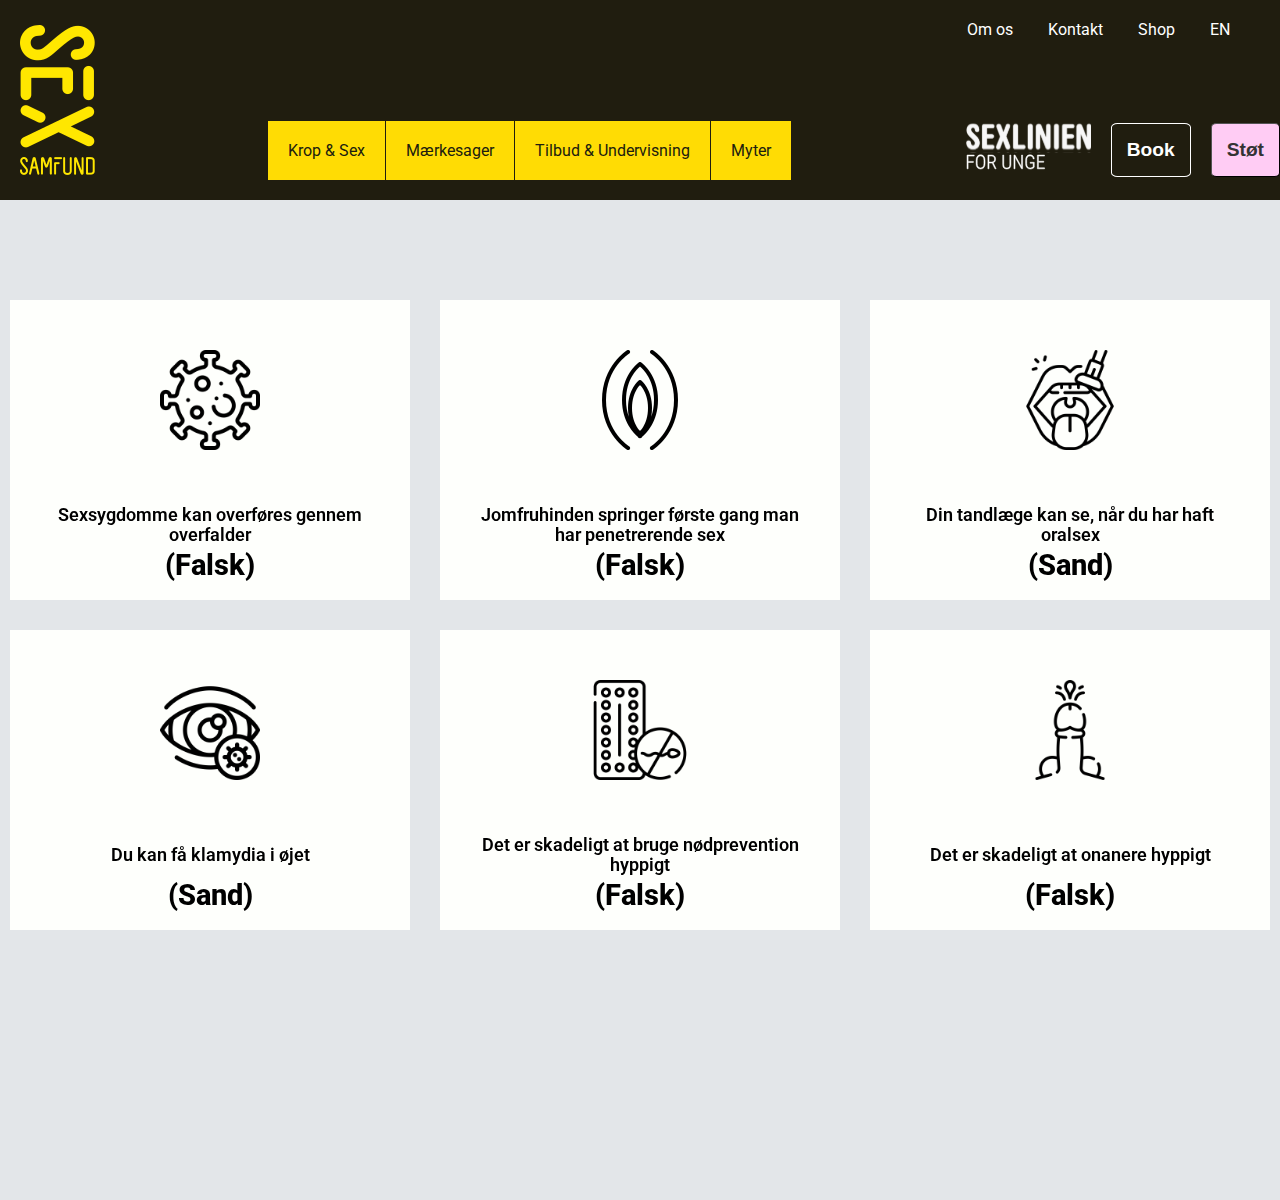
==== myter.html @ 10eafccb "Add files via upload" ====
<!DOCTYPE html>
<html lang="en">
    <head>
        <meta charset="UTF-8">
        <meta http-equiv="X-UA-Compatible" content="IE=edge">
        <meta name="viewport" content="width=device-width, initial-scale=1.0">
        <title>Myter</title>

        <!-------Font Family------->
        <link rel="preconnect" href="https://fonts.googleapis.com">
        <link rel="preconnect" href="https://fonts.gstatic.com" crossorigin>
        <link
            href="https://fonts.googleapis.com/css2?family=Roboto&display=swap"
            rel="stylesheet">

        <!-------Stylesheet------->
        <link rel="stylesheet" href="styles/style.css">

        <!-------Font awesome------->
        <link rel="stylesheet"
            href="https://cdnjs.cloudflare.com/ajax/libs/font-awesome/6.3.0/css/all.min.css"
            integrity="sha512-SzlrxWUlpfuzQ+pcUCosxcglQRNAq/DZjVsC0lE40xsADsfeQoEypE+enwcOiGjk/bSuGGKHEyjSoQ1zVisanQ=="
            crossorigin="anonymous" referrerpolicy="no-referrer"/>
    </head>
    <body>

        <header class="header">
            <div class="top-bar">
                <div class="top-bar__content">
                    <section>
                        <a class="navi__link__top" href="#">Om os</a>
                    </section>
                    <section>
                        <a class="navi__link__top" href="#">Kontakt</a>
                    </section>
                    <section>

                        <a class="navi__link__top" href="#"><i class="fa-solid
                                fa-basket-shopping icon"></i> Shop</a>
                    </section>
                    <section>

                        <a class="navi__link__top" href="#"><i class="fa-solid
                                fa-earth-americas icon"></i> EN</a>
                    </section>
                    <section>
                        <a class="navi__link__top" href="#"><i class="fa-sharp
                                fa-solid fa-magnifying-glass"></i></a>
                    </section>
                </div>

            </div>
            <div class="bottom-bar">
                <div class="bottom-bar__content">
                    <a href="index.html" class="logo">
                        <img class="logo__img" src="images-navbar/logo.png"
                            alt="Hjemmesiden Logo">
                    </a>

                    <div class="navi__container">
                        <div class="navi__content">
                            <nav class="navi">
                                <ul class="navi__list">
                                    <li class="navi__item">
                                        <a href="" class="navi__link">Krop & Sex</a>
                                    </li>
                                    <li class="navi__item">
                                        <a href="" class="navi__link">Mærkesager</a>
                                    </li>
                                    <li class="navi__item">
                                        <a href="" class="navi__link">Tilbud &
                                            Undervisning</a>
                                    </li>
                                    <li class="navi__item">
                                        <a href="Myter.html" class="navi__link">Myter</a>
                                    </li>
                                </ul>
                            </nav>
                        </div>
                    </div>

                    <div class="buttons">
                        <div class="sexlinien">
                            <a href="#"><img src="images-navbar/sexlinien.svg"
                                    alt=""></a>
                        </div>
                        <div>
                            <button class="button1">
                                <i class="fa-regular fa-calendar"></i> Book
                            </button>
                        </div>
                        <div>
                            <button class="button2">
                                <i class="fa-regular fa-heart"></i> Støt
                            </button>
                        </div>
                    </div>

                    <div class="hamburger">
                        <div class="bar"></div>
                        <div class="bar"></div>
                        <div class="bar"></div>
                    </div>
                </div>
            </div>

            <!-------Cards------>

            <div class="section__container">
                <div class="card__container">

                    <!-------Card 1------>
                    <div class="flip-card-container">
                        <div class="flip-card">
                            <div class="flip-card-front">
                                <img class="billede" src="Images/virus.png"
                                    alt="Tegning af en virus" style="width:
                                    100px; height: 100px;">
                                <p class="titelMyteTekst">
                                    Sexsygdomme kan overføres gennem
                                    overfalder
                                    <br>
                                </p>
                                <span class="sandFalsk">(Falsk)</span>
                            </div>
                            <div class="flip-card-back">
                                <p>
                                    Vira og bakterier i kønssygdommene
                                    overlever rigtig dårligt uden for
                                    kroppen, så der skal være tæt kontakt
                                    mellem to kroppe, for at de kan
                                    overføres. Kønssygdomme bliver overført
                                    ved enten oral-, vaginal- eller analsex,
                                    og det er derfor usandsynligt, at du
                                    bliver smittet på andre måder.
                                    <span>(Falsk)</span>
                                </p>
                            </div>
                        </div>
                    </div>

                    <!--card 2-->
                    <div class="flip-card-container">
                        <div class="flip-card">
                            <div class="flip-card-front">
                                <img class="billede"
                                    src="Images/icons8-vagina-100.png"
                                    alt="Tegning af en vagina" style="width:
                                    100px; height: 100px;">
                                <p class="titelMyteTekst">
                                    Jomfruhinden springer første gang man
                                    har penetrerende sex
                                    <br>
                                </p>
                                <span class="sandFalsk">(Falsk)</span>
                            </div>
                            <div class="flip-card-back">
                                <p>
                                    ”Jomfruhinden" også kaldet hymen er
                                    således ikke en hinde eller en membran
                                    som brister ved første penetrerende
                                    samleje. Det kan dog dannes små sprækker
                                    i den hvis kvinden ikke er tilstrækkelig
                                    våd og hinden tvinges til at udvides for
                                    meget og for hurtigt, hvilket kan
                                    medføre en lille blødning. Langt de
                                    fleste bløder ikke når de har
                                    penetrerende sex første gang.
                                    <span>(Falsk)</span>
                                </p>
                                
                            </div>
                        </div>
                    </div>

                    <!--card 3-->

                    <div class="flip-card-container">
                        <div class="flip-card">
                            <div class="flip-card-front">
                                <img class="billede" src="Images/oral.png"
                                    alt="Forestiller en mund hos tandlægen"
                                    style="width:
                                    100px; height: 100px;">
                                <p class="titelMyteTekst">
                                    Din tandlæge kan se, når du har haft
                                    oralsex
                                    <br>
                                </p>
                                <span class="sandFalsk">(Sand)</span>
                            </div>
                            <div class="flip-card-back">
                                <p>
                                    Ja, hvis tandlægen ved, hvad han skal
                                    kigge efter, kan han se på slimhinderne
                                    i munden, når du har haft oralsex. Der
                                    kan nemlig sagtens være både mekaniske
                                    vævsskader og rødmende blodudtrækninger
                                    i ganen og på slimhinderne på grund af
                                    undertryk, og det vil tandlægen kunne
                                    se.
                                    <span>(Sand)</span>
                                </p>
                                
                            </div>
                        </div>
                    </div>

                    <!--card 4-->

                    <div class="flip-card-container">
                        <div class="flip-card">
                            <div class="flip-card-front">
                                <img class="billede" src="Images/eye.png"
                                    alt="Tegning mund med herpes"
                                    style="width:
                                    100px; height: 100px;">
                                <p class="titelMyteTekst">
                                    Du kan få klamydia i øjet
                                    <br>
                                </p>
                                <span class="sandFalsk">(Sand)</span>
                            </div>
                            <div class="flip-card-back">
                                <p>
                                    Ja, i princippet kan du godt. Klamydia
                                    er en infektion i kroppens slimhinder,
                                    og derfor kan den også ramme øjnene. For
                                    eksempel kan mødre med sygdommen smitte
                                    deres børn i øjnene ved fødslen, hvilket
                                    vil vise sig som øjenbetændelse. Det kan
                                    også føre til lungebetændelse, men det
                                    er sjældent.
                                    <span>(Sand)</span>
                                </p>
                                
                            </div>
                        </div>
                    </div>


                    <!--card 5-->

                    <div class="flip-card-container">
                        <div class="flip-card">
                            <div class="flip-card-front">
                                <img class="billede"
                                    src="Images/contraceptive-pills.png"
                                    alt="Tegning af en virus" style="width:
                                    100px; height: 100px;">
                                <p class="titelMyteTekst">
                                    Det er skadeligt at bruge nødprevention
                                    hyppigt
                                    <br>
                                </p>
                                <span class="sandFalsk">(Falsk)</span>
                            </div>
                            <div class="flip-card-back">
                                <p>
                                    Mange unge tror at man kun kan bruge
                                    nødprevention 3 gange i livet og det er
                                    skadeligt hvis man bruger det flere
                                    gange. Dette er dog ikke tilfældet da
                                    det ikke er skadeligt at bruge
                                    nødprævention, selvom det anbefales, at
                                    det ikke bør bruges som en almindelig og
                                    langsigtet præventionsmetode.
                                    <span>(Falsk)</span>
                                </p>
                                
                            </div>
                        </div>
                    </div>


                    <!--card 6-->

                    <div class="flip-card-container">
                        <div class="flip-card">
                            <div class="flip-card-front">
                                <img class="billede"
                                    src="Images/pull-out.png"
                                    alt="Tegning af en virus" style="width:
                                    100px; height: 100px;">
                                <p class="titelMyteTekst">
                                    Det er skadeligt at onanere hyppigt
                                    <br>
                                </p>
                                <span class="sandFalsk">(Falsk)</span>
                            </div>
                            <div class="flip-card-back">
                                <p>
                                    Der er ikke noget galt i at onanere
                                    flere gange om dagen. Hvis man onanerer
                                    mange gange om dagen, kan man opleve, at
                                    der kommer mindre sæd ud, end hvis man
                                    onanerer en enkelt gang om dagen. Man
                                    kan også opleve at ens penis bliver øm,
                                    hvis man har onaneret hårdt eller mange
                                    gange på kort tid.
                                    <span>(Falsk)</span>
                                </p>
                            </div>
                        </div>
                    </div>

                </div>
            </div>

        </header>
---- styles/style.css ----
/* RESET */
* {
    margin: 0;
    padding: 0;
    box-sizing: border-box;
}

a {
    color: inherit;
    text-decoration: none;
}

ul {
    list-style: none;
}

body {
    background-color: #e3e6e9;
    font-family: 'Roboto', sans-serif;
}

/*  NORMAL STYLES */
.header {
    width: 100%;
}

.top-bar {
background-color: #201D0F;
height: 0px;
}

.top-bar__content {
    max-width: 1400px;
    margin: 0 auto;
    color: rgba(255, 255, 255, 1);
    display: flex;
    align-items: center;
    justify-content: end ;
    column-gap: 20px;
    padding-top: 20px;
}

.bottom-bar {
background-color: #201D0F;
}

.bottom-bar__content {
    display: flex;
    align-items: center;
    justify-content: space-between;
    max-width: 1400px;
    margin: 0 auto;
    height: 200px;
    padding-top: 100px;

}

.logo {
    display: flex;
    align-items: center;
    justify-content: flex-end;
}

.logo__img {
    margin-bottom: 100px;
    margin-left: 20px;
}

.navi {
    display: flex;
}

.navi__list {
    display: flex;
}

.navi__item {
    border-right:  #201D0F solid;
    border-width: 1px;

}

.navi__link {
    transition: all 0.2s;
    padding: 20px;
    color: #201D0F;
    background-color: #ffdc04;

}

.buttons {
    display: flex;
    align-items: center;
    column-gap: 20px;
}

.button1 {
    color: #fff;
    background-color: #201D0F;
    border: solid #fff;
    border-radius: 8%;
    padding: 15px;
    border-width: 1px;
    font-size: 1.2rem;
    font-weight: 600;
}


.button2 {
    background-color: #ffccf4;
    color: #333;
    border-radius: 8%;
    padding: 15px;
    border-width: 1px;
    font-size: 1.2rem;
    font-weight: 600;
}

.navi__link__top {
    padding-right: 15px;
}

.navi__link__top:hover {
    color: yellow;
    transition: all 0.2s;
}

.navi__content {
    display: flex;
    max-width: 1450px;
    margin: 0 auto;
    align-items: start;
    flex-direction: column;
}

.hamburger {
    display: none;
    }

    /* Main Classes */

.main__content--container{
    display: flex;
    margin-top: 100px;
    padding: 0 50px 50px 50px;
    flex-direction: row;
    align-content: space-between;
    gap: 10px;
    height: 100vh;
    width: 100vw;
    }

.main__text--container {
    height: 400px;
    width: 500px;
    position: relative;
    }

.main__header {
    text-align: left;
    font-weight: 700;
    font-size: 4rem;
}

.main__text {
    text-align: left;
    font-size: 2.5rem;
    font-weight: 500;
}

.main__img--container {
    width: 700px;
    height: 400px;
    position: relative;
}

.main__img {
    width: 700px;
    height: 400px;
    object-fit: cover;

}

/* Classes for cards */

.section__container {
    height: 100vh;
    width: 100vw;
}

.card__container {
    margin-top: 100px;
    display: flex;
    flex-direction: row;
    flex-wrap: wrap;
    justify-content: center;
    gap: 30px;
}

.billede {
    position: absolute;
    margin-bottom: 100px;
}

.titelMyteTekst {
    position: absolute;
    margin-top: 150px;
    text-align: center;
    font-size: 1.1rem;
    font-weight: 600;
    padding: 10%;
}

.sandFalsk {
    font-size: 1.8rem;
    position: relative;
    margin-top: 230px;
    font-weight: 800;
}

.mytekort {
    background-color: #d8d8d8;
    padding-top: 20px;
}

.flip-card-container {
    width: 400px;
    height: 300px;
    perspective: 1000px;
}

.flip-card {
    position: relative;
    width: 100%;
    height: 100%;
    transition: transform 1s;
    transform-style: preserve-3d;
    display: flex;
    justify-content: center;
    align-items: center;
}

.flip-card-container:hover .flip-card {
    transform: rotateY(180deg);
    /* <=>  rotateY(.5turn) */
}

/* Position the front and back side */
.flip-card-front,
.flip-card-back {
    position: absolute;
    width: 100%;
    height: 100%;
    -webkit-backface-visibility: hidden;
    /* Safari */
    backface-visibility: hidden;
    display: flex;
    justify-content: center;
    align-items: center;
    /* border-radius: 0.5rem; */
}

.flip-card-front {
    background-color:  #fefffc;
    color: black;
    font-weight: 700;
}

.flip-card-back {
    background-color: #595955;
    color: #fff;
    transform: rotateY(180deg);
    font-family: ser;
}

.flip-card-front img {
    width: 100%;
    height: 100%;
    /* border-radius: 0.5rem; */
}

.flip-card-back p {
    text-align: center;
    margin: 1rem;
    font-size: 1.4rem;
    line-height: 1.5rem;
}

.flip-card-back p span {
    display: block;
    font-size: 0.8rem;
    font-style: italic;
    font-weight: bold;
    margin-top: 1.25rem;
}


    /* MEDIA QUERIES */

@media (max-width: 768px) {

    .navi {
        position: absolute;
        top: 200px;
        left: 0;
        background-color: #201D0F;
        width: 100%;
        padding: 10px 0 25px;
        height: 250px;
        flex-direction: column;
        align-items: center;
        row-gap: 40px;
    }

    .navi__list {
        flex-direction: column;
        align-items: center;
        row-gap: 40px;
    }

    .navi__link {
        transition: none;
        padding: none;
        color: #fff;
        background-color: #201D0F;
        font-size: 16px;
    }

    .navi__item {
        border-right:  none;
        border-width: none;
    }

}
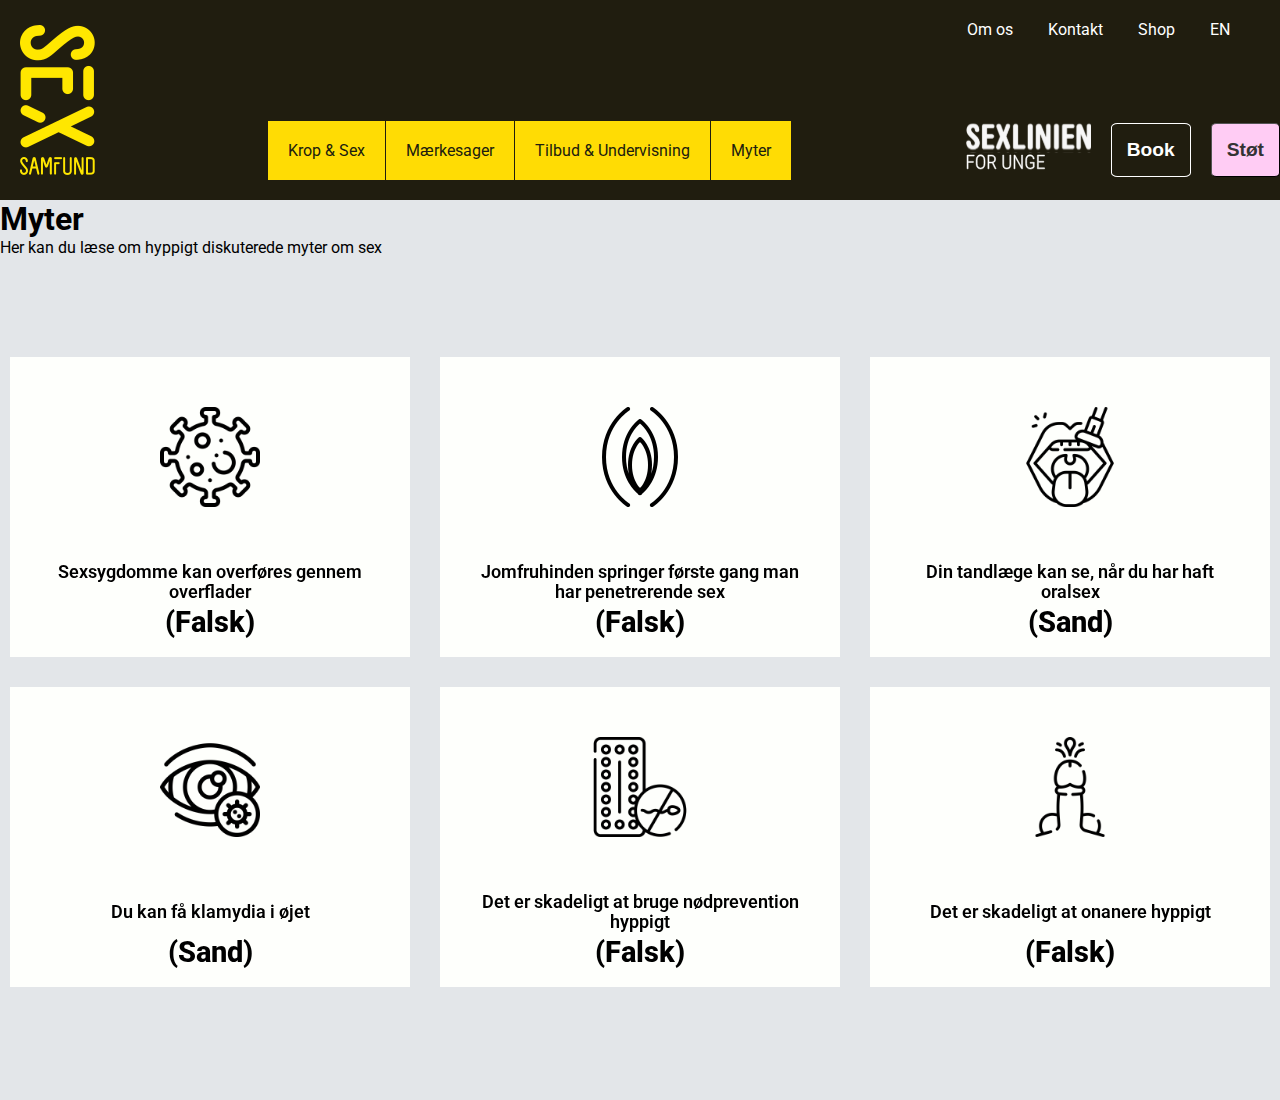
==== commit 227934f0: "Update myter.html" ====
--- a/myter.html
+++ b/myter.html
@@ -107,6 +107,11 @@
             <!-------Cards------>
 
             <div class="section__container">
+                
+                <div class="titel__tekst">
+                    <h1>Myter</h1>
+                    <p>Her kan du læse om hyppigt diskuterede myter om sex</p>
+                </div>
                 <div class="card__container">
 
                     <!-------Card 1------>
@@ -118,7 +123,7 @@
                                     100px; height: 100px;">
                                 <p class="titelMyteTekst">
                                     Sexsygdomme kan overføres gennem
-                                    overfalder
+                                    overflader
                                     <br>
                                 </p>
                                 <span class="sandFalsk">(Falsk)</span>
@@ -307,4 +312,4 @@
                 </div>
             </div>
 
-        </header>+        </header>
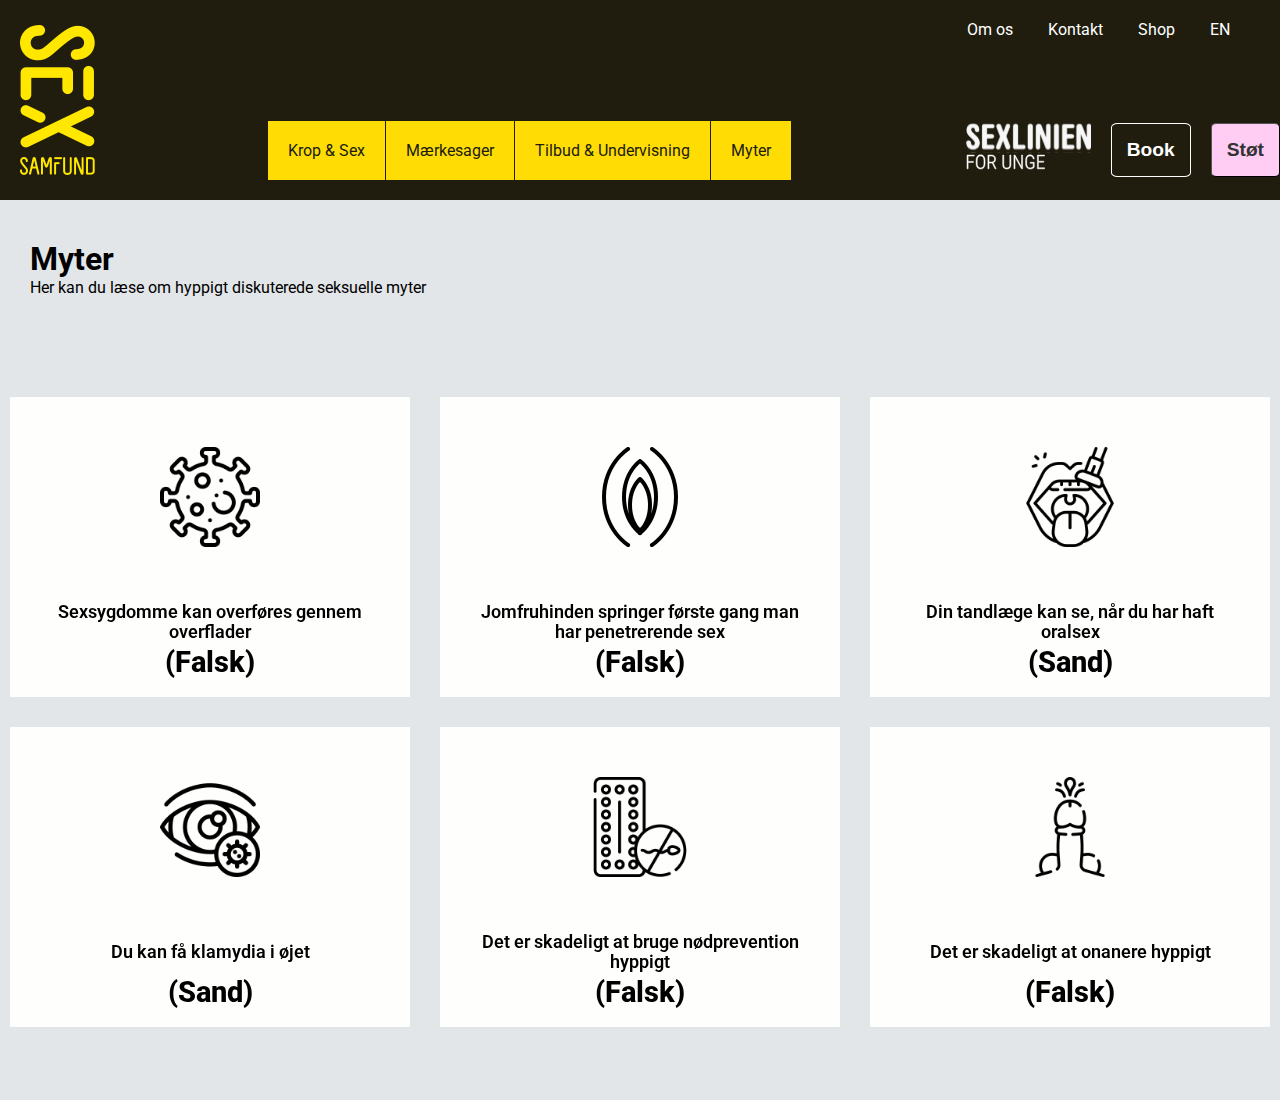
==== commit 044a1860: "Update myter.html" ====
--- a/myter.html
+++ b/myter.html
@@ -110,7 +110,7 @@
                 
                 <div class="titel__tekst">
                     <h1>Myter</h1>
-                    <p>Her kan du læse om hyppigt diskuterede myter om sex</p>
+                    <p>Her kan du læse om hyppigt diskuterede seksuelle myter</p>
                 </div>
                 <div class="card__container">
 
--- a/styles/style.css
+++ b/styles/style.css
@@ -12,6 +12,11 @@
 
 ul {
     list-style: none;
+}
+
+.titel__tekst {
+    padding-left:30px;
+    padding-top:40px;
 }
 
 body {
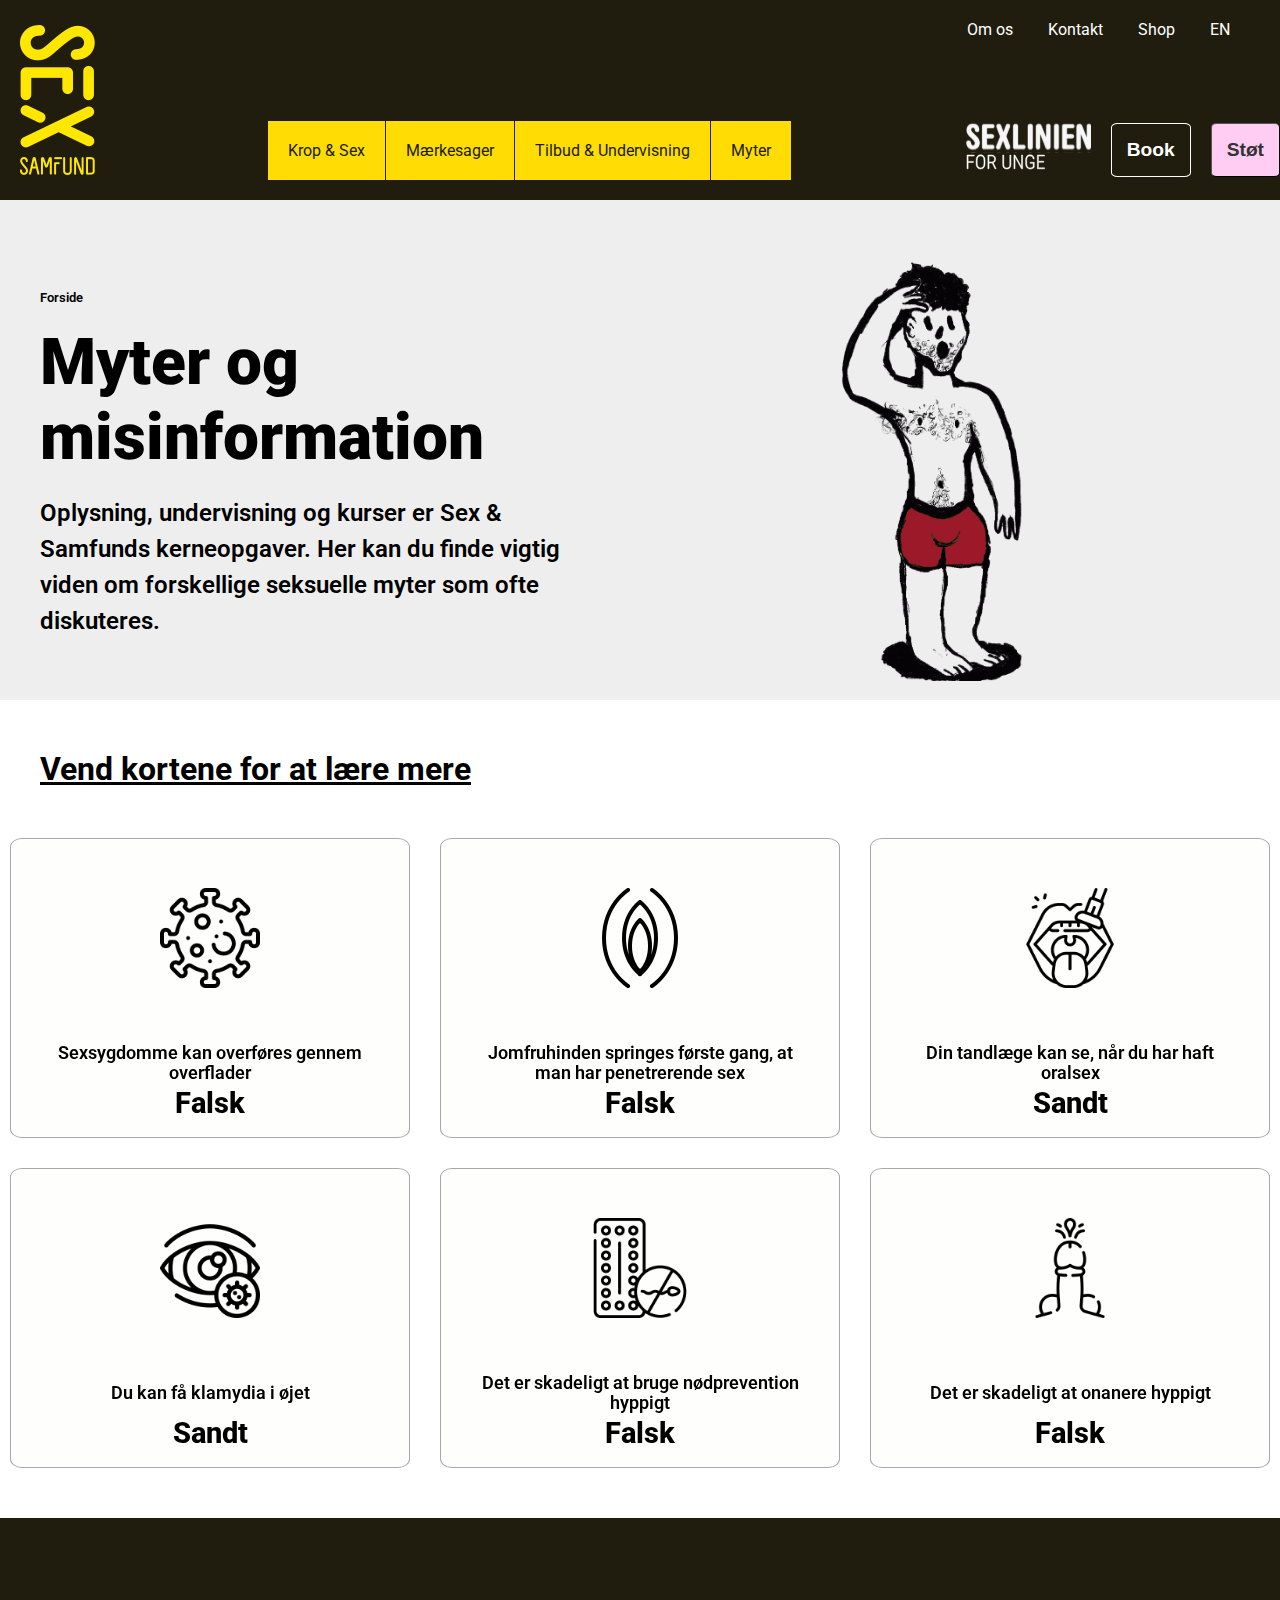
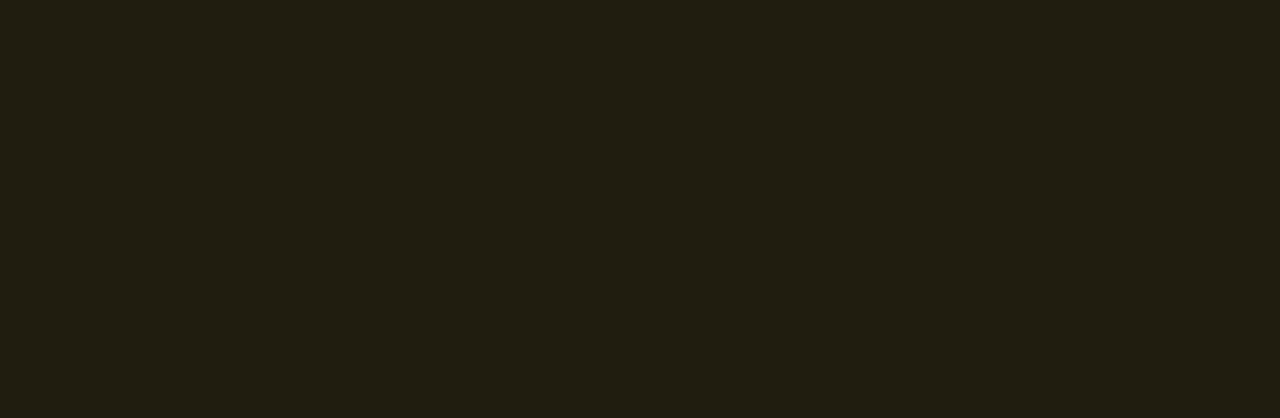
==== commit 567349eb: "Add files via upload" ====
--- a/myter.html
+++ b/myter.html
@@ -5,7 +5,7 @@
         <meta http-equiv="X-UA-Compatible" content="IE=edge">
         <meta name="viewport" content="width=device-width, initial-scale=1.0">
         <title>Myter</title>
-
+        <link rel="icon" type="image/x-icon" href="/images/favicon.ico">
         <!-------Font Family------->
         <link rel="preconnect" href="https://fonts.googleapis.com">
         <link rel="preconnect" href="https://fonts.gstatic.com" crossorigin>
@@ -103,16 +103,57 @@
                     </div>
                 </div>
             </div>
-
-            <!-------Cards------>
-
-            <div class="section__container">
+        </header>
+        <!-------Cards------>
+
+
+
+        <div class="section__container">
+
+
+
+            <div class="tekst__section__container">
+
+
+
+                <div class="text__wrapper">
+                    <div class="titel__tekst">
+                        <span class="text--forside"><a href="index.html"
+                                class="forside--link">Forside</a></span>
+                        <h1 class="myte__overskrift">Myter og misinformation</h1>
+                        <p class="myte__paragraf">Oplysning, undervisning og
+                            kurser er Sex & Samfunds kerneopgaver. Her kan du
+                            finde vigtig viden om forskellige seksuelle myter
+                            som ofte diskuteres.
+                        </p>
+
+                    </div>
+                </div>
                 
-                <div class="titel__tekst">
-                    <h1>Myter</h1>
-                    <p>Her kan du læse om hyppigt diskuterede seksuelle myter</p>
-                </div>
+                <div class="img__wrapper">
+                    <div class="img__div">
+                        <img class="illustration__1"
+                            src="Images/338055306_925448191911881_1263354003694071885_n.png"
+                            alt="Illustration af ung mand i underbukser">
+                    </div>
+                </div>
+
+            </div>
+
+
+
+            <!-- card section -->
+
+
+            <div class="card__section--container">
+
+                <h1 class="overskrift--vend--kort">Vend kortene for at lære mere</h1>
                 <div class="card__container">
+
+
+
+
+
 
                     <!-------Card 1------>
                     <div class="flip-card-container">
@@ -126,19 +167,18 @@
                                     overflader
                                     <br>
                                 </p>
-                                <span class="sandFalsk">(Falsk)</span>
-                            </div>
-                            <div class="flip-card-back">
-                                <p>
+                                <span class="sandFalsk">Falsk</span>
+                            </div>
+                            <div class="flip-card-back">
+                                <p>
+
                                     Vira og bakterier i kønssygdommene
                                     overlever rigtig dårligt uden for
-                                    kroppen, så der skal være tæt kontakt
-                                    mellem to kroppe, for at de kan
-                                    overføres. Kønssygdomme bliver overført
-                                    ved enten oral-, vaginal- eller analsex,
+                                    kroppen. Kønssygdomme bliver overført
+                                    ved enten oral, vaginal eller analsex,
                                     og det er derfor usandsynligt, at du
                                     bliver smittet på andre måder.
-                                    <span>(Falsk)</span>
+                                    <span class="sand-falsk-span">Falsk</span>
                                 </p>
                             </div>
                         </div>
@@ -153,27 +193,26 @@
                                     alt="Tegning af en vagina" style="width:
                                     100px; height: 100px;">
                                 <p class="titelMyteTekst">
-                                    Jomfruhinden springer første gang man
+                                    Jomfruhinden springes første gang, at man
                                     har penetrerende sex
                                     <br>
                                 </p>
-                                <span class="sandFalsk">(Falsk)</span>
-                            </div>
-                            <div class="flip-card-back">
-                                <p>
+                                <span class="sandFalsk">Falsk</span>
+                            </div>
+                            <div class="flip-card-back">
+                                <p>
+
                                     ”Jomfruhinden" også kaldet hymen er
-                                    således ikke en hinde eller en membran
-                                    som brister ved første penetrerende
-                                    samleje. Det kan dog dannes små sprækker
+                                    således ikke en hindesom brister ved første
+                                    penetrerende
+                                    samleje. Der kan dog dannes små sprækker
                                     i den hvis kvinden ikke er tilstrækkelig
                                     våd og hinden tvinges til at udvides for
-                                    meget og for hurtigt, hvilket kan
-                                    medføre en lille blødning. Langt de
-                                    fleste bløder ikke når de har
-                                    penetrerende sex første gang.
-                                    <span>(Falsk)</span>
-                                </p>
-                                
+                                    meget, hvilket kan
+                                    medføre en lille blødning.
+                                    <span class="sand-falsk-span">Falsk</span>
+                                </p>
+
                             </div>
                         </div>
                     </div>
@@ -192,21 +231,23 @@
                                     oralsex
                                     <br>
                                 </p>
-                                <span class="sandFalsk">(Sand)</span>
-                            </div>
-                            <div class="flip-card-back">
-                                <p>
-                                    Ja, hvis tandlægen ved, hvad han skal
-                                    kigge efter, kan han se på slimhinderne
+                                <span class="sandFalsk">Sandt</span>
+                            </div>
+                            <div class="flip-card-back">
+                                <p>
+
+                                    Ja, hvis tandlægen ved, hvad han skal kigge
+                                    efter, kan
+                                    han se på slimhinderne
                                     i munden, når du har haft oralsex. Der
-                                    kan nemlig sagtens være både mekaniske
-                                    vævsskader og rødmende blodudtrækninger
-                                    i ganen og på slimhinderne på grund af
+                                    kan sagtens være både mekaniske
+                                    vævsskader og blodudtrækninger
+                                    i ganen og slimhinderne på grund af
                                     undertryk, og det vil tandlægen kunne
                                     se.
-                                    <span>(Sand)</span>
-                                </p>
-                                
+                                    <span class="sand-falsk-span">Sandt</span>
+                                </p>
+
                             </div>
                         </div>
                     </div>
@@ -224,21 +265,19 @@
                                     Du kan få klamydia i øjet
                                     <br>
                                 </p>
-                                <span class="sandFalsk">(Sand)</span>
-                            </div>
-                            <div class="flip-card-back">
-                                <p>
+                                <span class="sandFalsk">Sandt</span>
+                            </div>
+                            <div class="flip-card-back">
+                                <p>
+
                                     Ja, i princippet kan du godt. Klamydia
                                     er en infektion i kroppens slimhinder,
-                                    og derfor kan den også ramme øjnene. For
-                                    eksempel kan mødre med sygdommen smitte
-                                    deres børn i øjnene ved fødslen, hvilket
-                                    vil vise sig som øjenbetændelse. Det kan
+                                    og derfor kan den også ramme øjnene. Det kan
                                     også føre til lungebetændelse, men det
                                     er sjældent.
-                                    <span>(Sand)</span>
-                                </p>
-                                
+                                    <span class="sand-falsk-span">Sandt</span>
+                                </p>
+
                             </div>
                         </div>
                     </div>
@@ -258,10 +297,11 @@
                                     hyppigt
                                     <br>
                                 </p>
-                                <span class="sandFalsk">(Falsk)</span>
-                            </div>
-                            <div class="flip-card-back">
-                                <p>
+                                <span class="sandFalsk">Falsk</span>
+                            </div>
+                            <div class="flip-card-back">
+                                <p>
+
                                     Mange unge tror at man kun kan bruge
                                     nødprevention 3 gange i livet og det er
                                     skadeligt hvis man bruger det flere
@@ -270,9 +310,9 @@
                                     nødprævention, selvom det anbefales, at
                                     det ikke bør bruges som en almindelig og
                                     langsigtet præventionsmetode.
-                                    <span>(Falsk)</span>
-                                </p>
-                                
+                                    <span class="sand-falsk-span">Falsk</span>
+                                </p>
+
                             </div>
                         </div>
                     </div>
@@ -291,10 +331,11 @@
                                     Det er skadeligt at onanere hyppigt
                                     <br>
                                 </p>
-                                <span class="sandFalsk">(Falsk)</span>
-                            </div>
-                            <div class="flip-card-back">
-                                <p>
+                                <span class="sandFalsk">Falsk</span>
+                            </div>
+                            <div class="flip-card-back">
+                                <p>
+
                                     Der er ikke noget galt i at onanere
                                     flere gange om dagen. Hvis man onanerer
                                     mange gange om dagen, kan man opleve, at
@@ -303,13 +344,29 @@
                                     kan også opleve at ens penis bliver øm,
                                     hvis man har onaneret hårdt eller mange
                                     gange på kort tid.
-                                    <span>(Falsk)</span>
-                                </p>
-                            </div>
-                        </div>
-                    </div>
-
-                </div>
+                                    <span class="sand-falsk-span">Falsk</span>
+                                </p>
+                            </div>
+                        </div>
+                    </div>
+
+                </div>
+
+
             </div>
 
-        </header>
+
+            <footer class="footer">
+
+                <div class="footer__content__container">
+
+                </div>
+
+            </footer>
+
+        </div>
+
+
+
+
+    </body>
--- a/styles/style.css
+++ b/styles/style.css
@@ -15,12 +15,63 @@
 }
 
 .titel__tekst {
-    padding-left:30px;
-    padding-top:40px;
+    padding-left: 40px;
+    padding-top: 40px;
+    display: flex;
+    flex-direction: column;
+    justify-content: left;
+    row-gap: 20px;
+    width: 600px;
+
+}
+
+.img__div {
+
+}
+
+.img__wrapper {
+    display: flex;
+}
+
+.text__wrapper {
+    display: flex;
+}
+
+.illustration__1 {
+    width: 200px;
+    margin-right: 250px;
+}
+
+.tekst__section__container {
+    display: flex;
+    align-items: row;
+    justify-content: space-between;
+    height: 500px;
+    width: 100vw;
+    background-color: #eeeeee;
+    padding-top: 50px;
+}
+
+.myte__overskrift {
+    font-weight: 900;
+    font-size: 4rem;
+}
+
+.myte__paragraf {
+    font-weight: 600;
+    font-size: 1.5rem;
+    line-height: 1.5;
+    color: #000000;
+}
+
+.text--forside {
+    font-size: 0.8rem;
+    position: relative;
+    font-weight: 900;
 }
 
 body {
-    background-color: #e3e6e9;
+    background-color: #fff;
     font-family: 'Roboto', sans-serif;
 }
 
@@ -193,13 +244,29 @@
     width: 100vw;
 }
 
+.card__section--container {
+    margin: 50px 0;
+    background-color: #fff;
+}
+
+.overskrift--vend--kort {
+    display: flex;
+    flex-direction: row;
+    flex-wrap: wrap;
+    justify-content: start;
+    padding-left: 40px;
+    padding-top: 0px;
+    padding-bottom: 50px;
+    text-decoration: underline;
+}
+
 .card__container {
-    margin-top: 100px;
     display: flex;
     flex-direction: row;
     flex-wrap: wrap;
     justify-content: center;
     gap: 30px;
+
 }
 
 .billede {
@@ -214,6 +281,7 @@
     font-size: 1.1rem;
     font-weight: 600;
     padding: 10%;
+
 }
 
 .sandFalsk {
@@ -266,16 +334,20 @@
 }
 
 .flip-card-front {
-    background-color:  #fefffc;
+    background-color: #fefffc;
     color: black;
     font-weight: 700;
+    border: solid #a8a7ab 1px;
+    border-radius: 3%;
 }
 
 .flip-card-back {
-    background-color: #595955;
+    background-color: #eeeeee;
     color: #fff;
     transform: rotateY(180deg);
     font-family: ser;
+    border: solid #a8a7ab 1px;
+    border-radius: 3%;
 }
 
 .flip-card-front img {
@@ -289,14 +361,43 @@
     margin: 1rem;
     font-size: 1.4rem;
     line-height: 1.5rem;
+    color: #000000;
+    padding: 20px;
+}
+
+.sand-falsk-span {
+    border-top: solid rgb(39, 39, 39) 2px;
+}
+
+.forside--link {
+    font-weight: 600;
+}
+
+.forside--link:hover {
+    text-decoration: underline;
 }
 
 .flip-card-back p span {
-    display: block;
-    font-size: 0.8rem;
-    font-style: italic;
+    display: flex;
+    justify-content: center;
+    font-size: 1.5rem;
     font-weight: bold;
     margin-top: 1.25rem;
+    padding: 10px 0;
+    font-family: sans-serif;
+}
+
+/* Footer Classes */
+
+.footer {
+    height: 500px;
+    background-color: #201D0F;
+    width: 100vw;
+
+}
+
+.footer__content__container {
+
 }
 
 
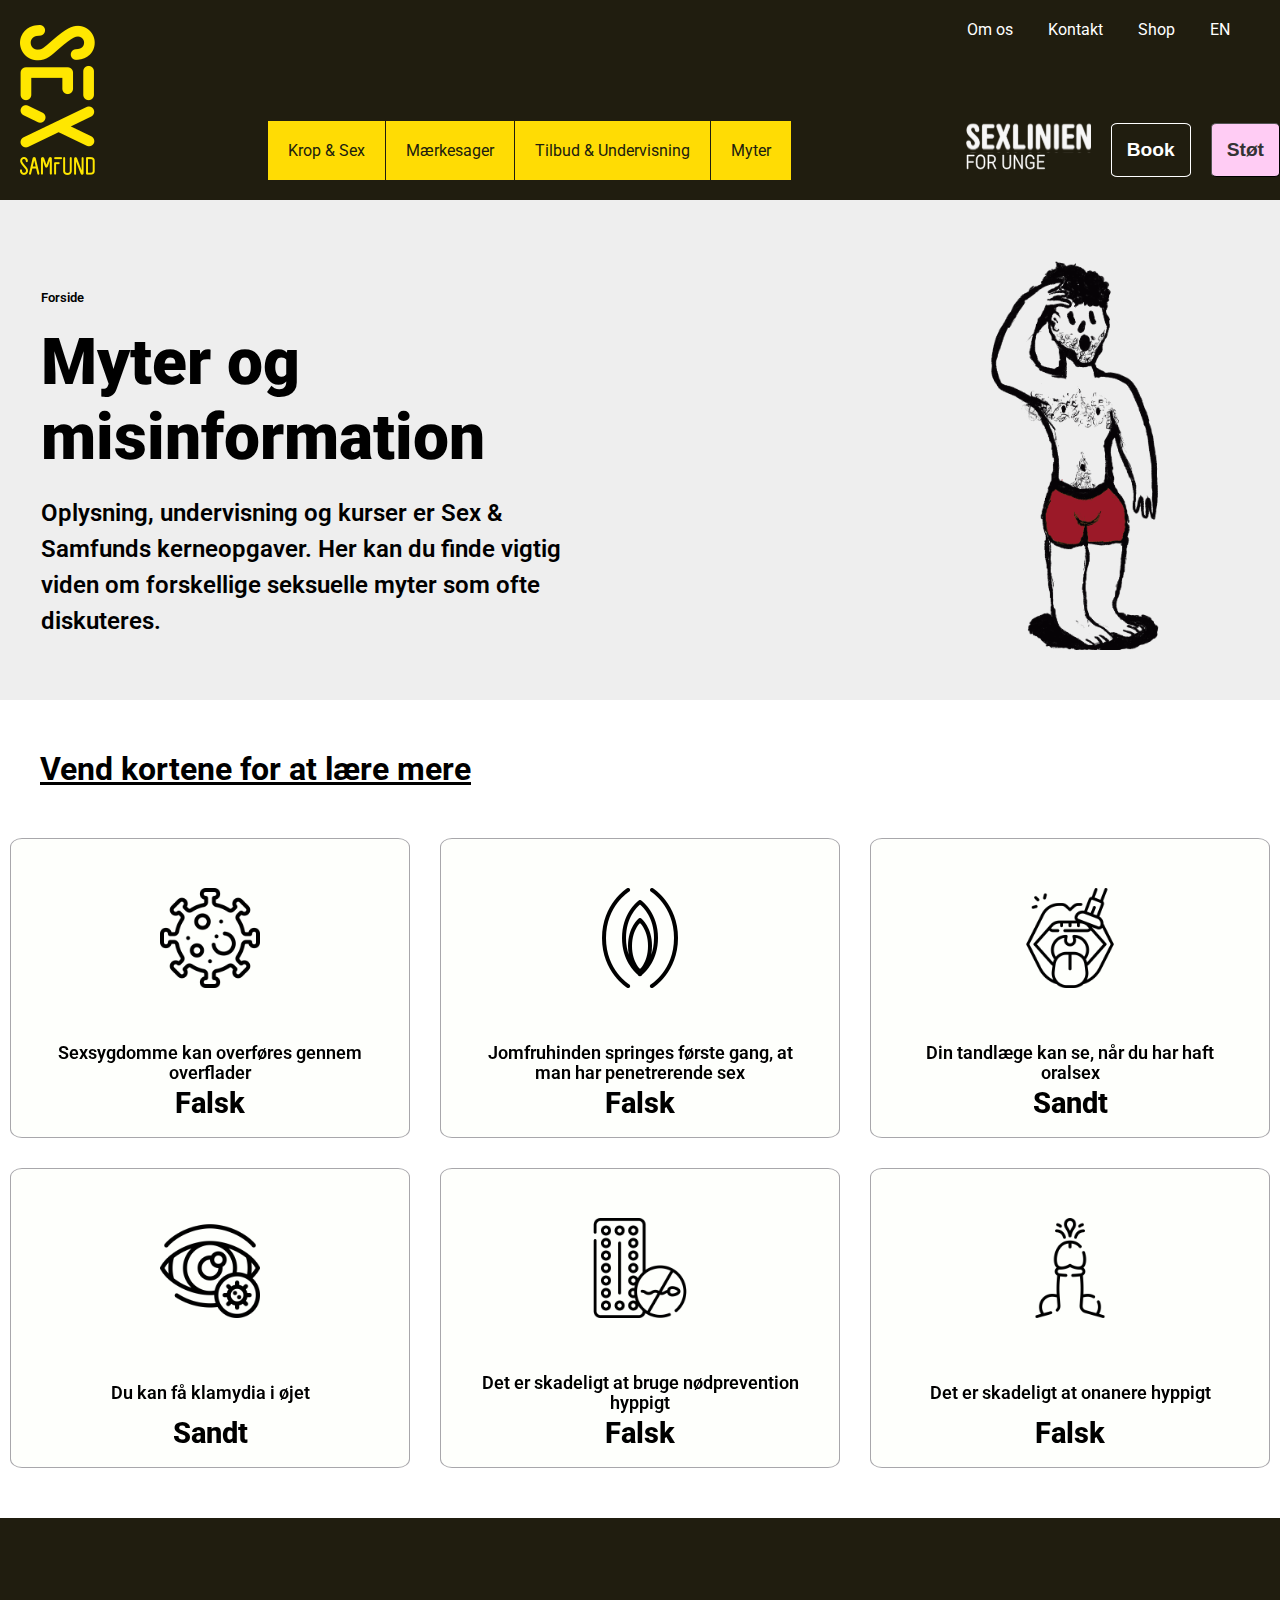
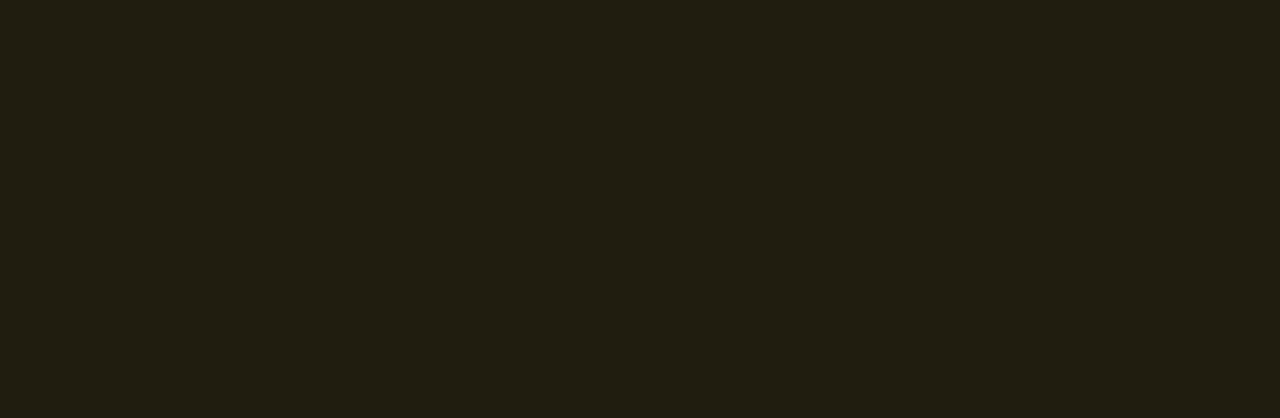
==== commit d232c10a: "Add files via upload" ====
--- a/myter.html
+++ b/myter.html
@@ -131,11 +131,9 @@
                 </div>
                 
                 <div class="img__wrapper">
-                    <div class="img__div">
                         <img class="illustration__1"
                             src="Images/338055306_925448191911881_1263354003694071885_n.png"
                             alt="Illustration af ung mand i underbukser">
-                    </div>
                 </div>
 
             </div>
--- a/styles/style.css
+++ b/styles/style.css
@@ -14,43 +14,51 @@
     list-style: none;
 }
 
+/* --------------------------- */
+
+.tekst__section__container {
+    display: flex;
+    flex-direction: row;
+    justify-content: space-between;
+    height: 500px;
+    width: 100%;
+    background-color: #eeeeee;
+    padding-top: 50px;
+}
+
 .titel__tekst {
     padding-left: 40px;
     padding-top: 40px;
+    margin-left: 1px;
     display: flex;
     flex-direction: column;
     justify-content: left;
     row-gap: 20px;
     width: 600px;
-
-}
-
-.img__div {
-
-}
+}
+
+.img__div {}
 
 .img__wrapper {
     display: flex;
-}
-
-.text__wrapper {
-    display: flex;
+    width: 300px;
 }
 
 .illustration__1 {
     width: 200px;
     margin-right: 250px;
-}
-
-.tekst__section__container {
-    display: flex;
-    align-items: row;
-    justify-content: space-between;
-    height: 500px;
-    width: 100vw;
-    background-color: #eeeeee;
-    padding-top: 50px;
-}
+    padding-bottom: 50px;
+}
+
+
+
+.text__wrapper {
+    display: flex;
+}
+
+
+
+
 
 .myte__overskrift {
     font-weight: 900;
@@ -81,8 +89,9 @@
 }
 
 .top-bar {
-background-color: #201D0F;
-height: 0px;
+    background-color: #201D0F;
+    height: 0px;
+    width: 100%;
 }
 
 .top-bar__content {
@@ -91,13 +100,14 @@
     color: rgba(255, 255, 255, 1);
     display: flex;
     align-items: center;
-    justify-content: end ;
+    justify-content: end;
     column-gap: 20px;
     padding-top: 20px;
 }
 
 .bottom-bar {
-background-color: #201D0F;
+    background-color: #201D0F;
+    width: 100%;
 }
 
 .bottom-bar__content {
@@ -131,7 +141,7 @@
 }
 
 .navi__item {
-    border-right:  #201D0F solid;
+    border-right: #201D0F solid;
     border-width: 1px;
 
 }
@@ -191,31 +201,67 @@
 
 .hamburger {
     display: none;
-    }
-
-    /* Main Classes */
-
-.main__content--container{
+}
+
+/* knapper */
+.button__wrapper {
+    display: flex;
+    flex-direction: row;
+    flex-wrap: wrap;
+    align-self: flex-start;
+    gap: 20px;
+}
+
+.forside__knapper {
+    background-color: #ffdc04;
+    border: none;
+    color: black;
+    padding: 20px;
+    align-items: center;
+    text-decoration: none;
+    font-weight: 700;
+    display: inline-block;
+    font-size: 16px;
+    margin: 4px 2px;
+    border-radius: 4px;
+    cursor: pointer;
+}
+
+
+/* Main Classes */
+
+.main__content--container {
     display: flex;
     margin-top: 100px;
-    padding: 0 50px 50px 50px;
     flex-direction: row;
-    align-content: space-between;
+    justify-content: space-evenly;
     gap: 10px;
     height: 100vh;
-    width: 100vw;
-    }
+    width: 100%;
+}
+
+.main__header {
+    text-align: left;
+    font-weight: 700;
+    font-size: 4rem;
+}
+
+.main__img--container {
+    width: 700px;
+    height: 400px;
+    position: relative;
+}
+
+.main__img {
+    width: 700px;
+    height: 400px;
+    object-fit: cover;
+}
 
 .main__text--container {
     height: 400px;
     width: 500px;
     position: relative;
-    }
-
-.main__header {
-    text-align: left;
-    font-weight: 700;
-    font-size: 4rem;
 }
 
 .main__text {
@@ -224,24 +270,14 @@
     font-weight: 500;
 }
 
-.main__img--container {
-    width: 700px;
-    height: 400px;
-    position: relative;
-}
-
-.main__img {
-    width: 700px;
-    height: 400px;
-    object-fit: cover;
-
-}
+
+
 
 /* Classes for cards */
 
 .section__container {
     height: 100vh;
-    width: 100vw;
+    width: 100%;
 }
 
 .card__section--container {
@@ -266,7 +302,6 @@
     flex-wrap: wrap;
     justify-content: center;
     gap: 30px;
-
 }
 
 .billede {
@@ -392,16 +427,14 @@
 .footer {
     height: 500px;
     background-color: #201D0F;
-    width: 100vw;
-
-}
-
-.footer__content__container {
-
-}
-
-
-    /* MEDIA QUERIES */
+    width: 100%;
+
+}
+
+.footer__content__container {}
+
+
+/* MEDIA QUERIES */
 
 @media (max-width: 768px) {
 
@@ -433,9 +466,8 @@
     }
 
     .navi__item {
-        border-right:  none;
+        border-right: none;
         border-width: none;
     }
 
-}
-
+}